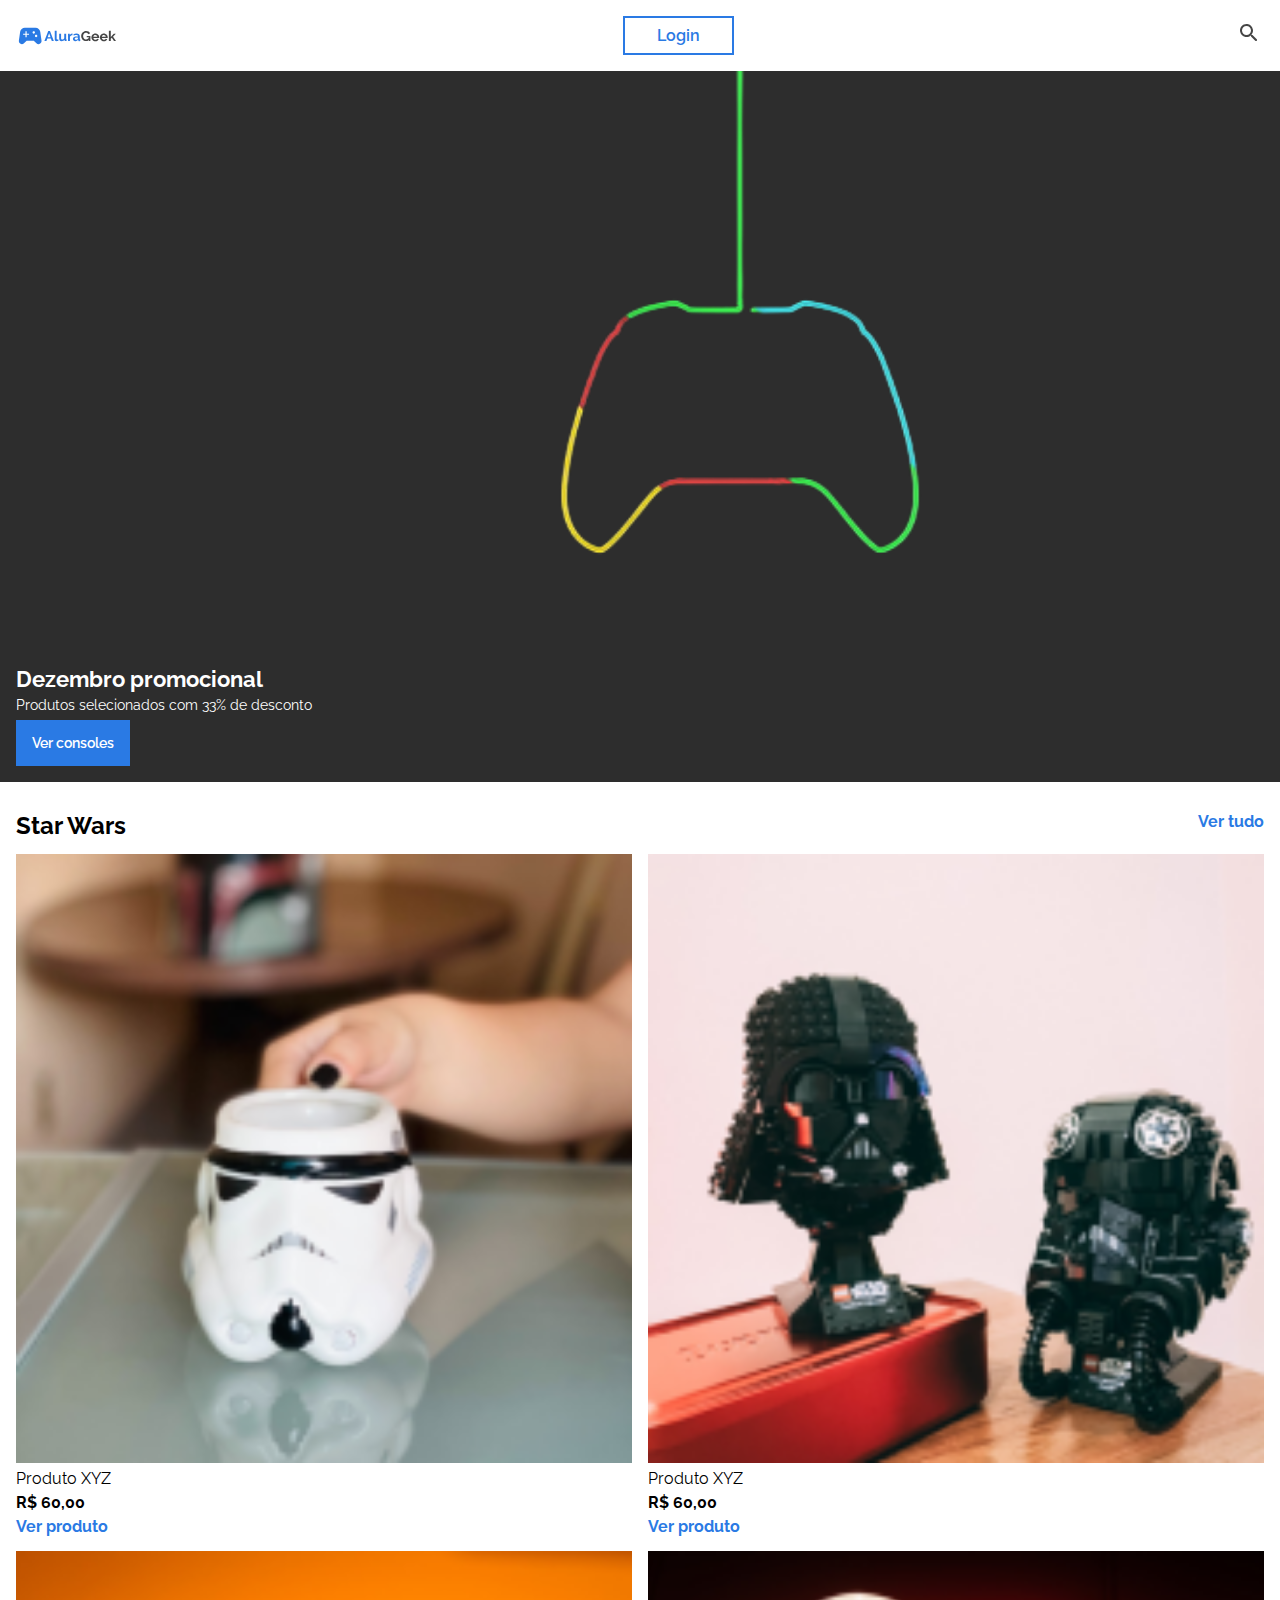
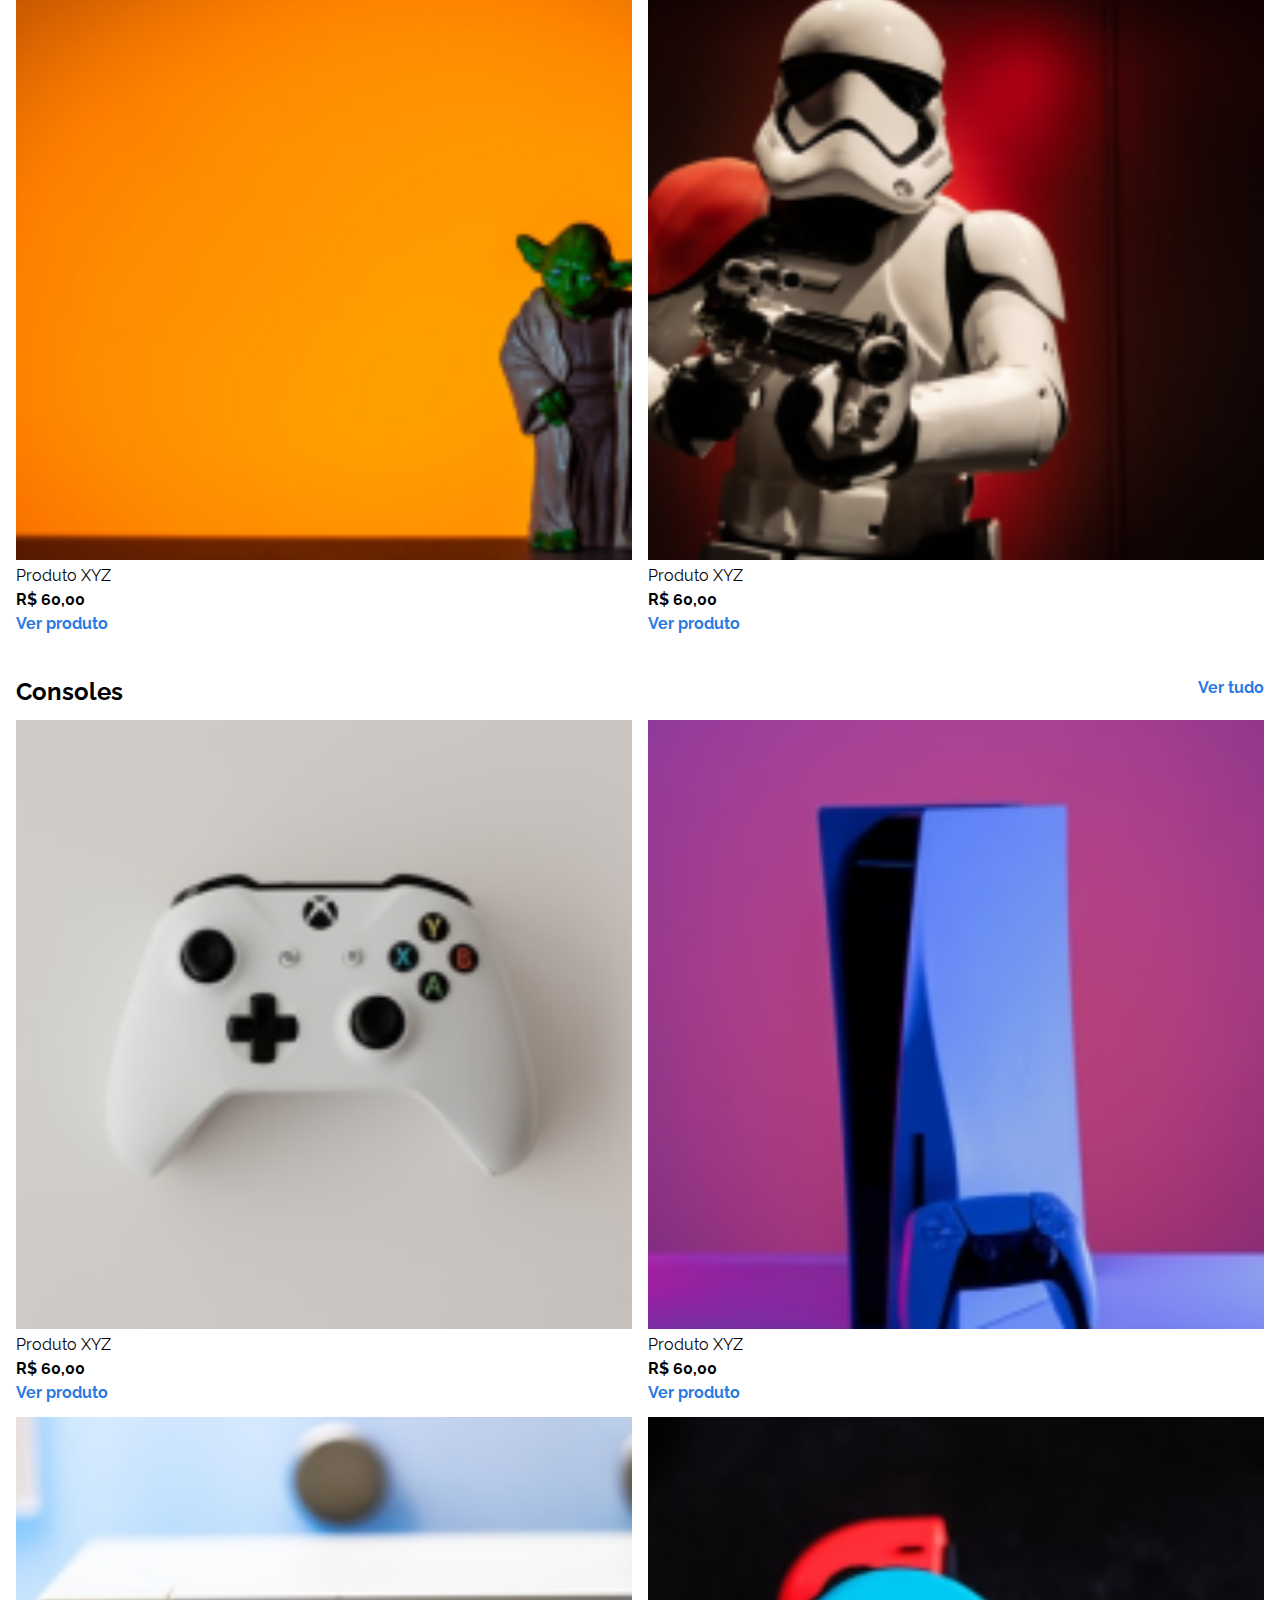
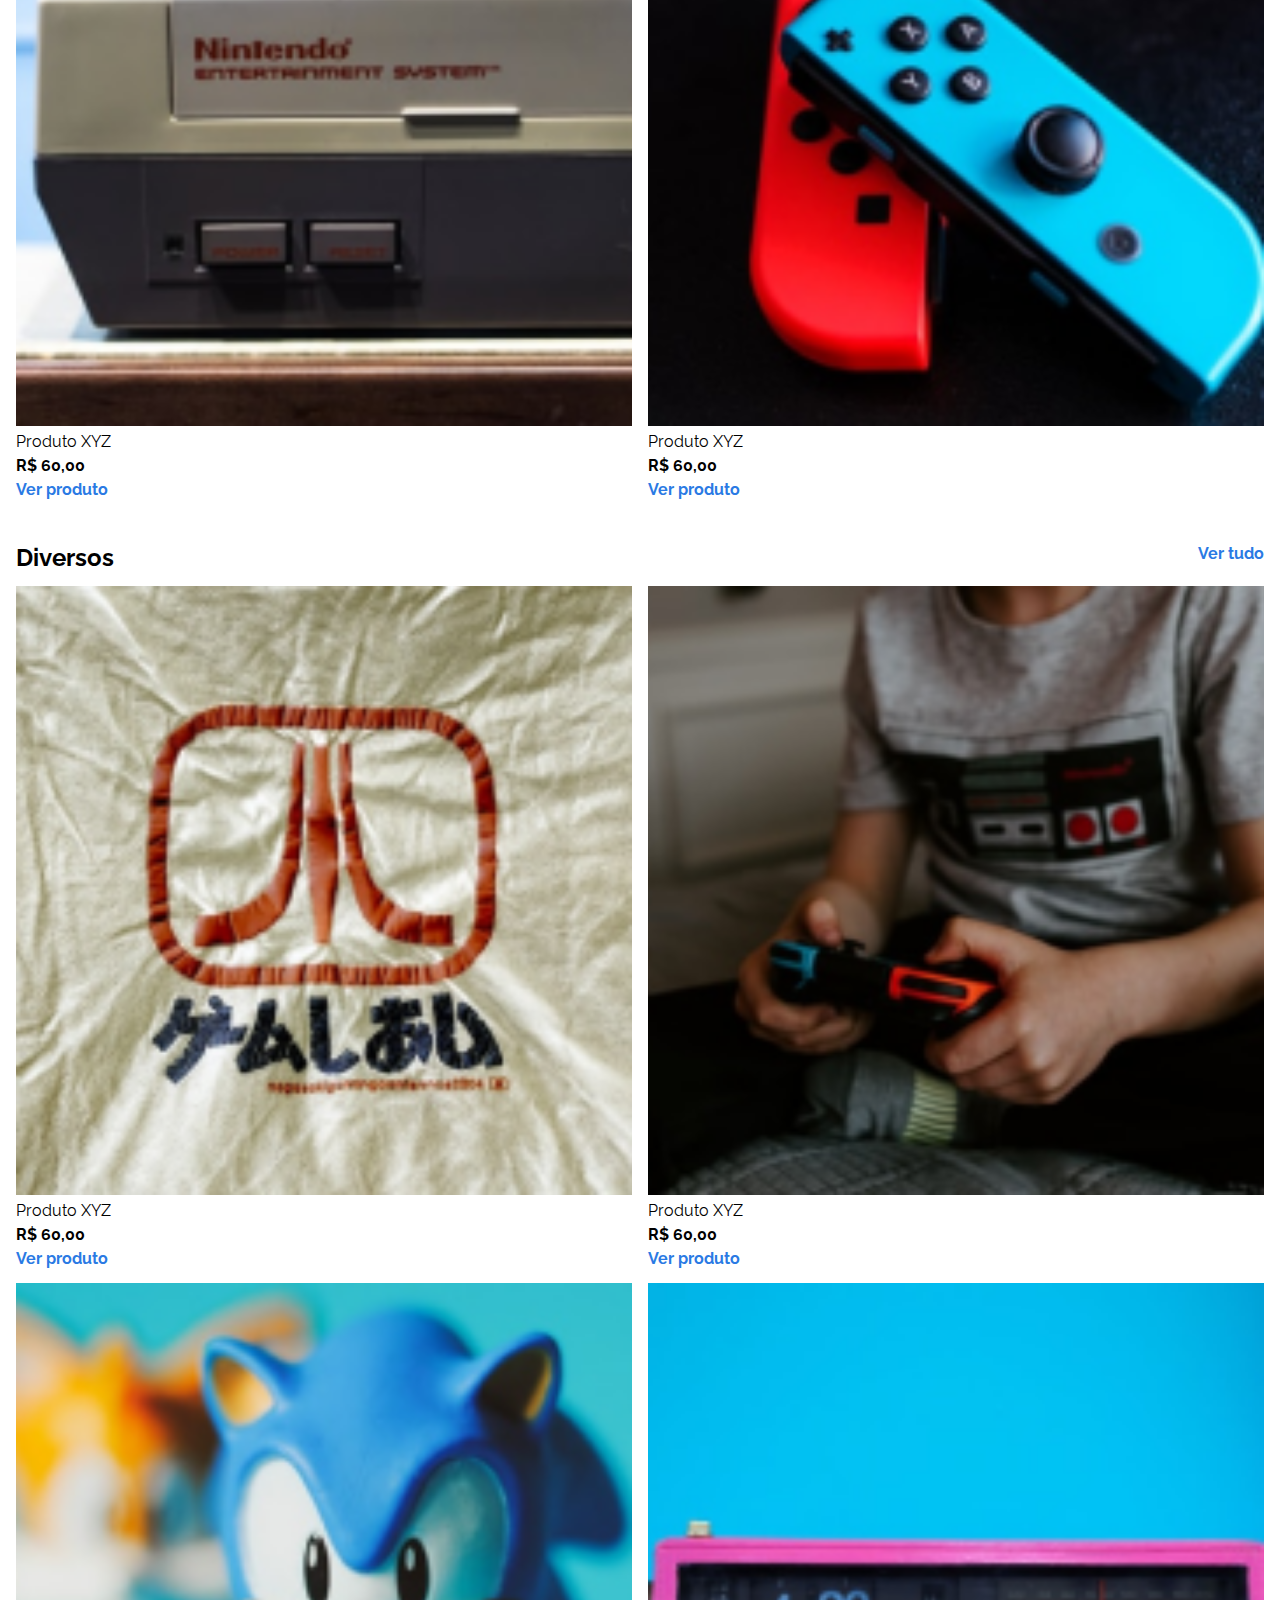
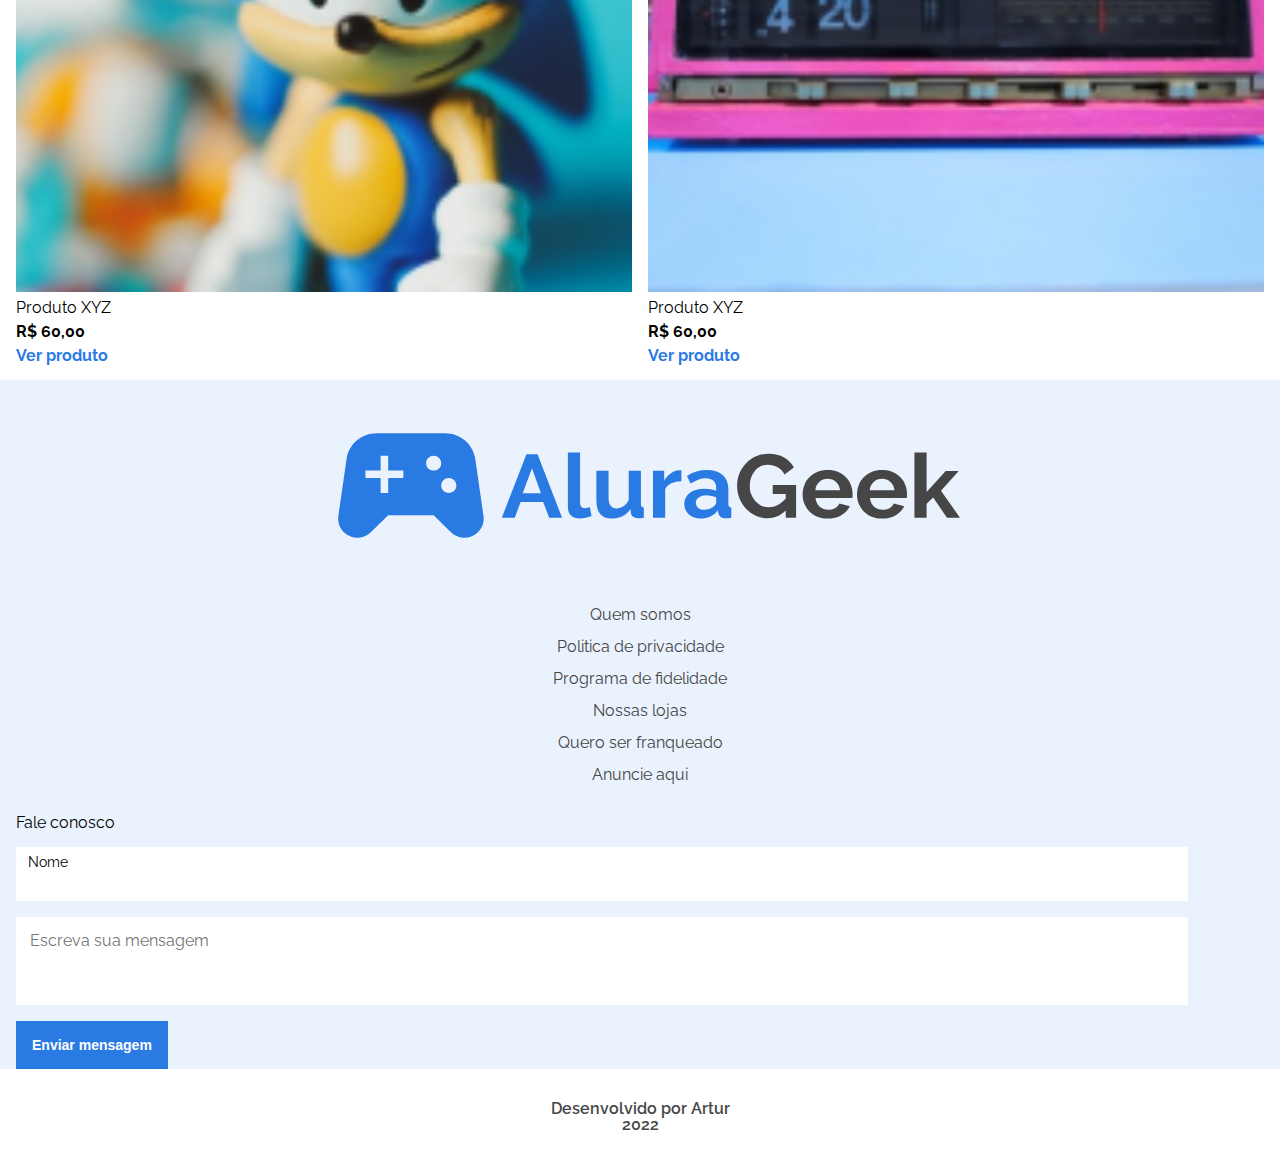
==== index.html @ e35a31c2 "index mobile" ====
<!DOCTYPE html>
<html lang="pt-BR">
    <head>
        <meta charset="utf-8">
        <meta name="viewport" content="width=device-width, initial-scale=1.0">
        <title>AluraGeek</title>
        <link href="https://fonts.googleapis.com/css2?family=Raleway:wght@500;600;700&display=swap" rel="stylesheet">
        <link rel="stylesheet" href="/assets/css/reset.css">
        <link rel="stylesheet" href="/assets/css/app.css">
        <link rel="stylesheet" href="/assets/css/botao.css">
        <link rel="stylesheet" href="/assets/css/cabecalho/cabecalho.css">
        <link rel="stylesheet" href="/assets/css/cabecalho/cabecalho-botao.css">
        <link rel="stylesheet" href="/assets/css/chamada/chamada.css">
        <link rel="stylesheet" href="/assets/css/chamada/chamada-texto.css">
        <link rel="stylesheet" href="/assets/css/produtos.css">
        <link rel="stylesheet" href="/assets/css/produtos/produto.css">
        <link rel="stylesheet" href="/assets/css/rodape/rodape.css">
        <link rel="stylesheet" href="/assets/css/rodape/rodape-lista.css">
        <link rel="stylesheet" href="/assets/css/rodape/rodape-form.css">
    </head>
    <body>
        <header class="cabecalho">
            <img class="cabecalho__imagem" src="assets/img/logo.svg" alt="AluraGeek">
            <a class="botaoBranco" href="#">Login</a>
            <button class="cabecalho__botao"></button>
        </header>
        <section class="chamada">
            <h1 class="chamada__titulo">Dezembro promocional</h1>
            <h2 class="chamada__subTitulo">Produtos selecionados com 33% de desconto</h2>
            <a class="botaoAzul" href="#">Ver consoles</a>
        </section>
        <section class="produtos">
            <div class="produtos__cabecalho">
                <h2 class="produtos__titulo">Star Wars</h2>
               <a  class="produto__link" href="#">Ver tudo</a>
            </div>
            <ul class="produtos__lista">
                <li class="produto">
                    <img class="produto__imagem" src="/assets/img/canecatrooper.png" alt="Caneca storm trooper">
                    <p>Produto XYZ</p>
                    <p class="produto__preco">R$ 60,00</p>
                    <a class="produto__link" href="#">Ver produto</a>
                </li>
                <li class="produto">
                    <img class="produto__imagem" src="/assets/img/lego-vader.png" alt="Lego Star Wars">
                    <p>Produto XYZ</p>
                    <p class="produto__preco">R$ 60,00</p>
                    <a class="produto__link" href="#">Ver produto</a>
                </li>
                <li class="produto">
                    <img class="produto__imagem" src="/assets/img/yoda.png" alt="Yoda">
                    <p>Produto XYZ</p>
                    <p class="produto__preco">R$ 60,00</p>
                    <a class="produto__link" href="#">Ver produto</a>
                </li>
                <li class="produto">
                    <img class="produto__imagem" src="/assets/img/stormtrooper.png" alt="Storm trooper">
                    <p>Produto XYZ</p>
                    <p class="produto__preco">R$ 60,00</p>
                    <a class="produto__link" href="#">Ver produto</a>
                </li>
            </ul>
        </section>
        <section class="produtos">
            <div class="produtos__cabecalho">
                <h2 class="produtos__titulo">Consoles</h2>
                <a class="produto__link" href="#">Ver tudo</a>
            </div>
            <ul class="produtos__lista">
                <li class="produto">
                    <img class="produto__imagem" src="/assets/img/controle-xbox.png" alt="Controle Xbox">
                    <p>Produto XYZ</p>
                    <p class="produto__preco">R$ 60,00</p>
                    <a class="produto__link" href="#">Ver produto</a>
                </li>
                <li class="produto">
                    <img class="produto__imagem" src="/assets/img/ps5.png" alt="PlayStation 5">
                    <p>Produto XYZ</p>
                    <p class="produto__preco">R$ 60,00</p>
                    <a class="produto__link" href="#">Ver produto</a>
                </li>
                <li class="produto">
                    <img class="produto__imagem" src="/assets/img/nes.png" alt="Nintendo Entrertainment System">
                    <p>Produto XYZ</p>
                    <p class="produto__preco">R$ 60,00</p>
                    <a class="produto__link" href="#">Ver produto</a>
                </li>
                <li class="produto">
                    <img class="produto__imagem" src="/assets/img/controle-switch.png" alt="Controle de Switch">
                    <p>Produto XYZ</p>
                    <p class="produto__preco">R$ 60,00</p>
                    <a class="produto__link" href="#">Ver produto</a>
                </li>
            </ul>
        </section>
        <section class="produtos">
            <div class="produtos__cabecalho">
                <h2 class="produtos__titulo">Diversos</h2>
             <a class="produto__link" href="#">Ver tudo</a>
            </div>
            <ul class="produtos__lista">
                <li class="produto">
                    <img class="produto__imagem" src="/assets/img/camisa-atari.png" alt="Camiseta Atari">
                    <p>Produto XYZ</p>
                    <p class="produto__preco">R$ 60,00</p>
                    <a class="produto__link" href="#">Ver produto</a>
                </li>
                <li class="produto">
                    <img class="produto__imagem" src="/assets/img/camisa-snes.png" alt="Camiseta Super Nintendo">
                    <p>Produto XYZ</p>
                    <p class="produto__preco">R$ 60,00</p>
                    <a class="produto__link" href="#">Ver produto</a>
                </li>
                <li class="produto">
                    <img class="produto__imagem" src="/assets/img/sonic.png" alt="Boneco Sonic">
                    <p>Produto XYZ</p>
                    <p class="produto__preco">R$ 60,00</p>
                    <a class="produto__link" href="#">Ver produto</a>
                </li>
                <li class="produto">
                    <img class="produto__imagem" src="/assets/img/radio.png" alt="Radio Vaporwave">
                    <p>Produto XYZ</p>
                    <p class="produto__preco">R$ 60,00</p>
                    <a class="produto__link" href="#">Ver produto</a>
                </li>
            </ul>
        </section>
        <footer class="rodape">
            <img class="rodape__imagem" src="/assets/img/logo.svg" alt="AluraGeek">
            <nav>
                <ul class="rodape__lista">
                    <li><a class="rodape__link" href="#">Quem somos</a></li>
                    <li><a class="rodape__link" href="#">Politica de privacidade</a></li>
                    <li><a class="rodape__link" href="#">Programa de fidelidade</a></li>
                    <li><a class="rodape__link" href="#">Nossas lojas</a></li>
                    <li><a class="rodape__link" href="#">Quero ser franqueado</a></li>
                    <li><a class="rodape__link" href="#">Anuncie aqui</a></li>
                </ul>
            </nav>
            <form class="formulario" action="#">
                <h2 class="formulario__titulo">Fale conosco</h2>
                <div class="formulario__inputLabel">
                    <label class="formulario__label" for="nome">Nome</label>
                    <input class="formulario__input" id="nome" type="text" autocomplete="off" required>
                </div>
                <div class="formulario__inputLabel">
                    <label class="formulario__label" for="mensagem"></label>
                    <textarea class="formulario__textArea" id="mensagem" type="text" placeholder="Escreva sua mensagem" autocomplete="off" required></textarea>
                </div>
                <input class="botaoAzul" value="Enviar mensagem" type="submit">
            </form>
        </footer>
        <p class="feitoPor__texto">Desenvolvido por Artur <br> 2022</p>
    </body>
</html>
---- assets/css/app.css ----
body, ::placeholder {
    font-family: 'Raleway', sans-serif;
}
---- assets/css/botao.css ----
.botaoBranco {
    color: #2A7AE4;
    text-decoration: none;
    font-weight: 600;
    
    border: solid 2px #2A7AE4;

    background-color: #FFF;

    padding: .6rem 2rem;
}

.botaoAzul {
    color: #FFF;
    text-decoration: none;
    font-weight: 600;
    font-size: 14px;

    border: none;

    background-color: #2A7AE4;

    padding: 1rem 1rem;

    flex-basis: auto;
}
---- assets/css/cabecalho/cabecalho.css ----
.cabecalho {
    display: flex;
    justify-content: space-between;
    align-items: center;

    padding: 1rem;
}
---- assets/css/cabecalho/cabecalho-botao.css ----
.cabecalho__botao {
    background-color: #FFF;
    background-image: url(/assets/img/lupa.svg);
    background-repeat: no-repeat;

    height: 1.5rem;
    width: 1.5rem;

    border: none;

    padding: 0;
}
---- assets/css/chamada/chamada.css ----
.chamada {
    background-image: url(/assets/img/banner.png);
    background-repeat: no-repeat;
    background-position: 100px;
    background-size: 100vw;
    background-color: #2D2D2D;

    padding: 1rem 1rem;

    width: calc(100vw - 2rem);
    height: 53vw;

    display: flex;
    flex-direction: column;
    justify-content: flex-end;
    row-gap: .5rem;
    align-items: flex-start;
}
---- assets/css/chamada/chamada-texto.css ----
.chamada__titulo {
    color: #FFF;
    font-size: 22px;
    font-weight: 700;
}

.chamada__subTitulo {
    color: #FFF;
    font-size: 14px;
}
---- assets/css/produtos.css ----
.produtos {
    padding: 1rem;
}

.produtos__lista {
    display: flex; 
    flex-wrap: wrap;
    column-gap: 1rem;
    row-gap: 1rem;
}

.produtos__cabecalho {
    display: flex;
    justify-content: space-between;
    padding: 1rem 0;
}

.produtos__titulo {
    font-size: 1.5rem;
    font-weight: 700;
}
---- assets/css/produtos/produto.css ----
.produto {
    width: calc(50vw - 24px);

    display: flex;
    flex-direction: column;
    row-gap: .5rem;
}

.produto__imagem {
    width: calc(50vw - 24px);
}

.produto__preco {
    font-weight: 700;
}

.produto__link {
    text-decoration: none;
    color: #2A7AE4;
    font-weight: 700;
}
---- assets/css/rodape/rodape.css ----
.rodape {
    background-color: #EAF2FD;

    padding: 1rem 1rem 0;

    display: flex;
    flex-direction: column;
    align-items: center;
    row-gap: 32px;
}

.rodape__imagem {
    width: 50vw;
}


.feitoPor__texto {
    text-align: center;
    color: #464646;
    font-weight: 600;

    padding: 2rem;
}
---- assets/css/rodape/rodape-lista.css ----
.rodape__lista {
    display: flex;
    flex-direction: column;
    align-items: center;
    row-gap: 1rem;
}

.rodape__link {
    text-decoration: none;
    color: #464646;
}
---- assets/css/rodape/rodape-form.css ----
.formulario {
    width: 100%;
    
    display: flex;
    flex-direction: column;
    row-gap: 1rem;
    align-items: flex-start;
}

.formulario__titulo {
    text-align: left;
}

.formulario__inputLabel {
    display: flex;
    flex-direction: column;
    row-gap: .25rem;

    background-color: #FFF;

    padding: .5rem .75rem;

    box-shadow: 5px #C8C8C8;

    width: 92%;
}

.formulario__input {
    border: none;

    font-size: 16px;

    width: 100%;
}

.formulario__textArea {
    font-size: 16px;

    height: 4rem;

    resize: none;

    border: none;

    width: 100%;
}

.formulario__textArea:focus, .formulario__input:focus {
    outline: none;
}

.formulario__label {
    font-size: 14px;
    font-weight: 400;
}
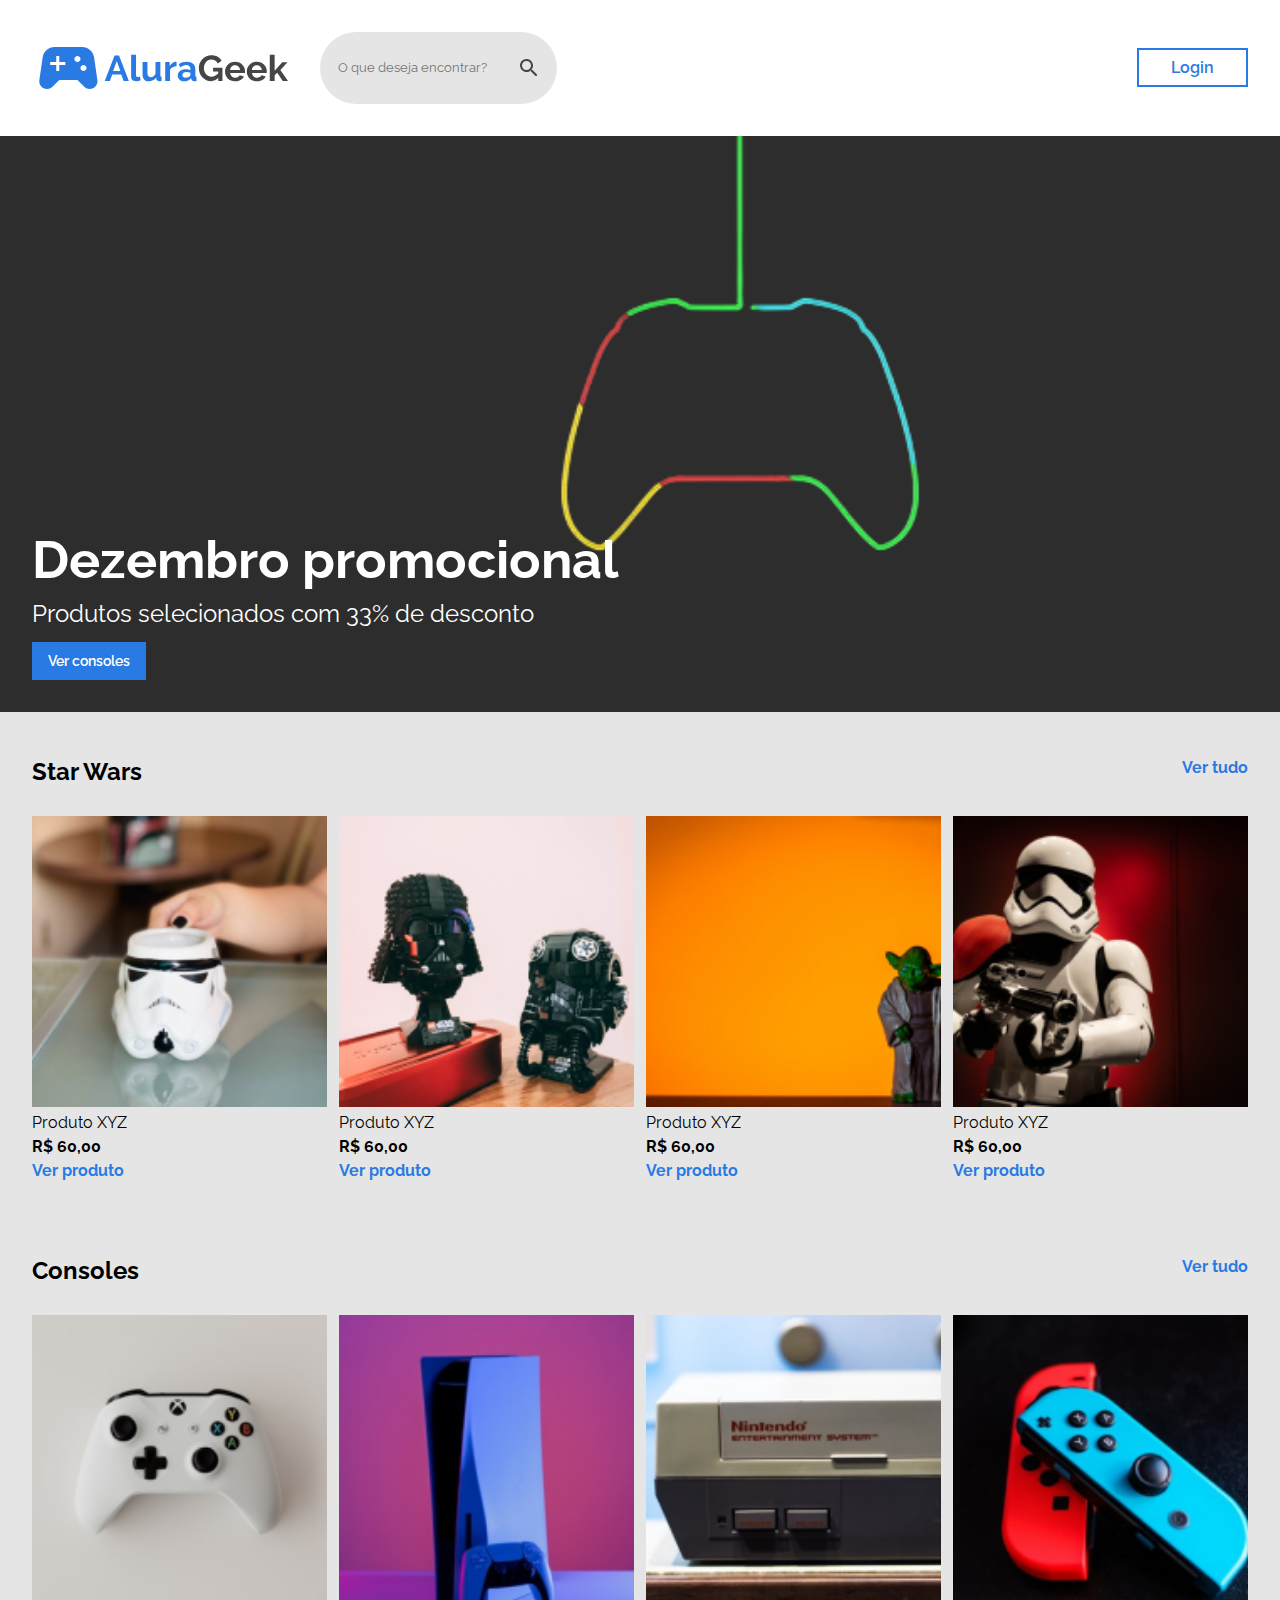
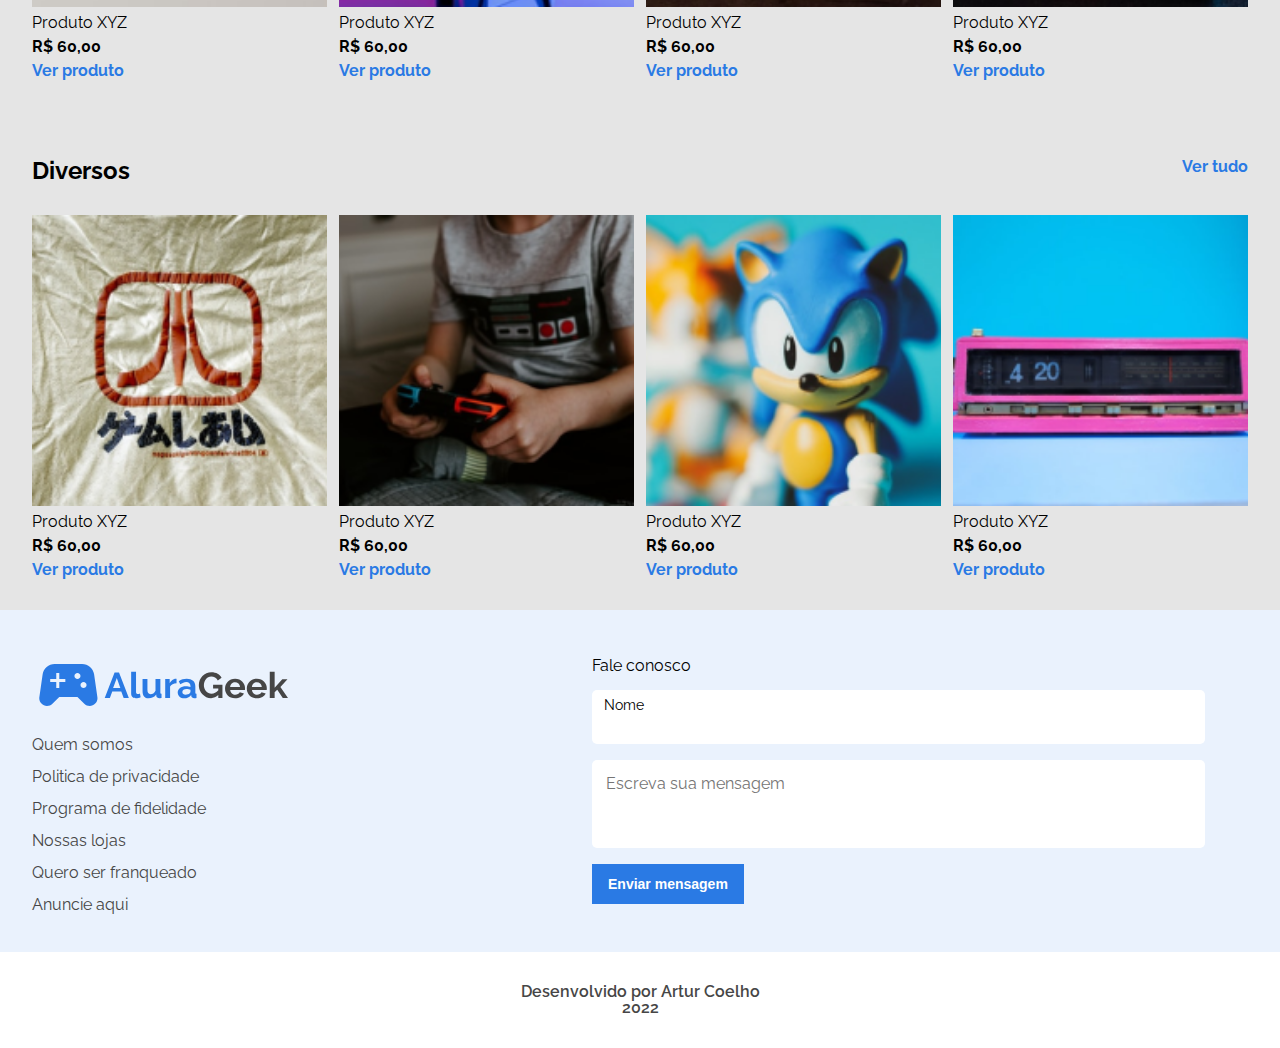
==== commit 51149a38: "Páginas tablet prontas" ====
--- a/index.html
+++ b/index.html
@@ -10,18 +10,25 @@
         <link rel="stylesheet" href="/assets/css/botao.css">
         <link rel="stylesheet" href="/assets/css/cabecalho/cabecalho.css">
         <link rel="stylesheet" href="/assets/css/cabecalho/cabecalho-botao.css">
+        <link rel="stylesheet" href="/assets/css/cabecalho/cabecalho-pesquisa.css">
         <link rel="stylesheet" href="/assets/css/chamada/chamada.css">
         <link rel="stylesheet" href="/assets/css/chamada/chamada-texto.css">
         <link rel="stylesheet" href="/assets/css/produtos.css">
         <link rel="stylesheet" href="/assets/css/produtos/produto.css">
         <link rel="stylesheet" href="/assets/css/rodape/rodape.css">
         <link rel="stylesheet" href="/assets/css/rodape/rodape-lista.css">
-        <link rel="stylesheet" href="/assets/css/rodape/rodape-form.css">
+        <link rel="stylesheet" href="/assets/css/form.css">
     </head>
     <body>
         <header class="cabecalho">
-            <img class="cabecalho__imagem" src="assets/img/logo.svg" alt="AluraGeek">
-            <a class="botaoBranco" href="#">Login</a>
+            <div class="cabecalho__logoPesquisa">
+                <img class="cabecalho__imagem" src="assets/img/logo.svg" alt="AluraGeek">
+                <div class="pesquisa">
+                    <input class="pesquisa__input" type="text" placeholder="O que deseja encontrar?">
+                    <button class="pesquisa__btn" type="submit"></button>
+                </div>
+            </div>
+            <a class="botaoBranco cabecalho__login" href="login.html">Login</a>
             <button class="cabecalho__botao"></button>
         </header>
         <section class="chamada">
@@ -32,7 +39,7 @@
         <section class="produtos">
             <div class="produtos__cabecalho">
                 <h2 class="produtos__titulo">Star Wars</h2>
-               <a  class="produto__link" href="#">Ver tudo</a>
+               <a  class="produto__link" href="todos-produtos.html">Ver tudo</a>
             </div>
             <ul class="produtos__lista">
                 <li class="produto">
@@ -64,7 +71,7 @@
         <section class="produtos">
             <div class="produtos__cabecalho">
                 <h2 class="produtos__titulo">Consoles</h2>
-                <a class="produto__link" href="#">Ver tudo</a>
+                <a class="produto__link" href="todos-produtos.html">Ver tudo</a>
             </div>
             <ul class="produtos__lista">
                 <li class="produto">
@@ -96,7 +103,7 @@
         <section class="produtos">
             <div class="produtos__cabecalho">
                 <h2 class="produtos__titulo">Diversos</h2>
-             <a class="produto__link" href="#">Ver tudo</a>
+             <a class="produto__link" href="todos-produtos.html">Ver tudo</a>
             </div>
             <ul class="produtos__lista">
                 <li class="produto">
@@ -126,9 +133,9 @@
             </ul>
         </section>
         <footer class="rodape">
-            <img class="rodape__imagem" src="/assets/img/logo.svg" alt="AluraGeek">
             <nav>
                 <ul class="rodape__lista">
+                    <img class="rodape__imagem" src="/assets/img/logo.svg" alt="AluraGeek">
                     <li><a class="rodape__link" href="#">Quem somos</a></li>
                     <li><a class="rodape__link" href="#">Politica de privacidade</a></li>
                     <li><a class="rodape__link" href="#">Programa de fidelidade</a></li>
@@ -150,6 +157,6 @@
                 <input class="botaoAzul" value="Enviar mensagem" type="submit">
             </form>
         </footer>
-        <p class="feitoPor__texto">Desenvolvido por Artur <br> 2022</p>
+        <p class="feitoPor__texto">Desenvolvido por Artur Coelho <br> 2022</p> 
     </body>
 </html>--- a/assets/css/botao.css
+++ b/assets/css/botao.css
@@ -8,6 +8,8 @@
     background-color: #FFF;
 
     padding: .6rem 2rem;
+
+    white-space: nowrap;
 }
 
 .botaoAzul {
@@ -20,7 +22,17 @@
 
     background-color: #2A7AE4;
 
-    padding: 1rem 1rem;
+    padding: .75rem 1rem;
 
     flex-basis: auto;
+}
+
+.adm {
+    padding: .75rem 1rem;
+    font-size: 14px;
+}
+
+.botao__adicionaProduto {
+    font-size: 1rem;
+    font-weight: 400;
 }--- a/assets/css/cabecalho/cabecalho.css
+++ b/assets/css/cabecalho/cabecalho.css
@@ -4,4 +4,23 @@
     align-items: center;
 
     padding: 1rem;
+}
+
+.cabecalho__imagem {
+    width: 30vw;
+}
+
+.cabecalho__logoPesquisa {
+    display: flex;
+    column-gap: 32px;
+}
+
+@media screen and (min-width: 768px) {
+    .cabecalho {
+        padding: 2rem;
+    }
+
+    .cabecalho__imagem {
+        width: 20vw;
+    }
 }--- a/assets/css/cabecalho/cabecalho-botao.css
+++ b/assets/css/cabecalho/cabecalho-botao.css
@@ -2,6 +2,7 @@
     background-color: #FFF;
     background-image: url(/assets/img/lupa.svg);
     background-repeat: no-repeat;
+    background-position: center;
 
     height: 1.5rem;
     width: 1.5rem;
@@ -9,4 +10,10 @@
     border: none;
 
     padding: 0;
+}
+
+@media screen and (min-width: 768px) {
+    .cabecalho__botao {
+        display: none;
+    }
 }--- a/assets/css/cabecalho/cabecalho-pesquisa.css
+++ b/assets/css/cabecalho/cabecalho-pesquisa.css
@@ -0,0 +1,40 @@
+.pesquisa {
+    display: none;
+}
+
+.pesquisa__input {
+    border: none;
+
+    background-color: #E5E5E5;
+}
+
+.pesquisa__input:focus {
+    outline: none;
+}
+
+.pesquisa__btn {
+    border: none;
+
+    background-color: #E5E5E5;
+    background-image: url(/assets/img/lupa.svg);
+    background-repeat: no-repeat;
+    background-position: center;
+
+    height: 1.5rem;
+    width: 1.5rem;
+
+    padding: 0;
+}
+
+@media screen and (min-width: 768px) {
+    .pesquisa {
+        background-color: #E5E5E5;
+
+        display: flex;
+        align-items: center;
+    
+        padding: .75rem 1rem;
+    
+        border-radius: 5vw;
+    }
+}--- a/assets/css/chamada/chamada.css
+++ b/assets/css/chamada/chamada.css
@@ -5,7 +5,7 @@
     background-size: 100vw;
     background-color: #2D2D2D;
 
-    padding: 1rem 1rem;
+    padding: 1rem;
 
     width: calc(100vw - 2rem);
     height: 53vw;
@@ -15,4 +15,15 @@
     justify-content: flex-end;
     row-gap: .5rem;
     align-items: flex-start;
+}
+
+@media screen and (min-width: 768px) {
+    .chamada {
+        height: 40vw;
+        width: calc(100% - 4rem);
+
+        row-gap: 1rem;
+
+        padding: 2rem;
+    }
 }--- a/assets/css/chamada/chamada-texto.css
+++ b/assets/css/chamada/chamada-texto.css
@@ -1,10 +1,19 @@
 .chamada__titulo {
     color: #FFF;
-    font-size: 22px;
+    font-size: 1.5rem;
     font-weight: 700;
 }
 
 .chamada__subTitulo {
     color: #FFF;
     font-size: 14px;
-}+}
+@media screen and (min-width: 768px) {
+    .chamada__titulo {
+        font-size: 3.25rem;
+    }
+
+    .chamada__subTitulo {
+        font-size: 1.5rem;
+    }
+}
--- a/assets/css/produtos.css
+++ b/assets/css/produtos.css
@@ -1,21 +1,42 @@
 .produtos {
     padding: 1rem;
+    
+    display: flex;
+    flex-direction: column;
+    align-items: flex-start;
+    row-gap: 1rem;
+
+    background-color: #E5E5E5;
 }
 
 .produtos__lista {
     display: flex; 
     flex-wrap: wrap;
-    column-gap: 1rem;
-    row-gap: 1rem;
+    gap: 1rem;
 }
 
 .produtos__cabecalho {
     display: flex;
     justify-content: space-between;
+    
     padding: 1rem 0;
+
+    width: 100%;
 }
 
 .produtos__titulo {
     font-size: 1.5rem;
     font-weight: 700;
+}
+
+@media screen and (min-width: 768px) {
+    .produtos {
+        padding: 2rem;
+    }
+
+    .produtos__lista {
+        gap: 1rem 1%;
+
+        width: 100%;
+    }
 }--- a/assets/css/produtos/produto.css
+++ b/assets/css/produtos/produto.css
@@ -18,4 +18,20 @@
     text-decoration: none;
     color: #2A7AE4;
     font-weight: 700;
+}
+
+@media screen and (min-width: 768px) {
+    .produto__link {
+        font-size: 1rem;
+    }
+
+    .produto__imagem {
+        width: auto
+    }
+
+    .produto {
+        width: 24.25%;
+    }
+
+    
 }--- a/assets/css/rodape/rodape.css
+++ b/assets/css/rodape/rodape.css
@@ -1,7 +1,7 @@
 .rodape {
     background-color: #EAF2FD;
 
-    padding: 1rem 1rem 0;
+    padding: 1rem;
 
     display: flex;
     flex-direction: column;
@@ -20,4 +20,20 @@
     font-weight: 600;
 
     padding: 2rem;
+
+    border-radius: 5px;
+}
+
+@media screen and (min-width: 768px) {
+    .rodape__imagem {
+        width: 20vw;
+    }
+
+    .rodape {
+        flex-direction: row;
+        
+        padding: 2rem;
+
+        justify-content: space-between;
+    }
 }--- a/assets/css/rodape/rodape-lista.css
+++ b/assets/css/rodape/rodape-lista.css
@@ -8,4 +8,11 @@
 .rodape__link {
     text-decoration: none;
     color: #464646;
+}
+
+
+@media screen and (min-width: 768px) {
+    .rodape__lista {
+        align-items: flex-start;
+    }
 }--- a/assets/css/form.css
+++ b/assets/css/form.css
@@ -0,0 +1,66 @@
+.formulario {
+    width: 100%;
+    
+    display: flex;
+    flex-direction: column;
+    row-gap: 1rem;
+    align-items: flex-start;
+
+    padding: 1rem;
+}
+
+.formulario__titulo {
+    text-align: left;
+}
+
+.formulario__inputLabel {
+    display: flex;
+    flex-direction: column;
+    row-gap: .25rem;
+
+    background-color: #FFF;
+
+    padding: .5rem .75rem;
+
+    box-shadow: 5px #C8C8C8;
+
+    width: 92%;
+
+    border-radius: 5px;
+}
+
+.formulario__input {
+    border: none;
+
+    font-size: 1rem;
+
+    width: 100%;
+}
+
+.formulario__textArea {
+    font-size: 1rem;
+
+    height: 4rem;
+
+    resize: none;
+
+    border: none;
+
+    width: 100%;
+}
+
+.formulario__textArea:focus, .formulario__input:focus {
+    outline: none;
+}
+
+.formulario__label {
+    font-size: 14px;
+    font-weight: 400;
+}
+
+@media screen and (min-width: 768px) {
+    .formulario {
+        width: 50vw;
+    }
+
+}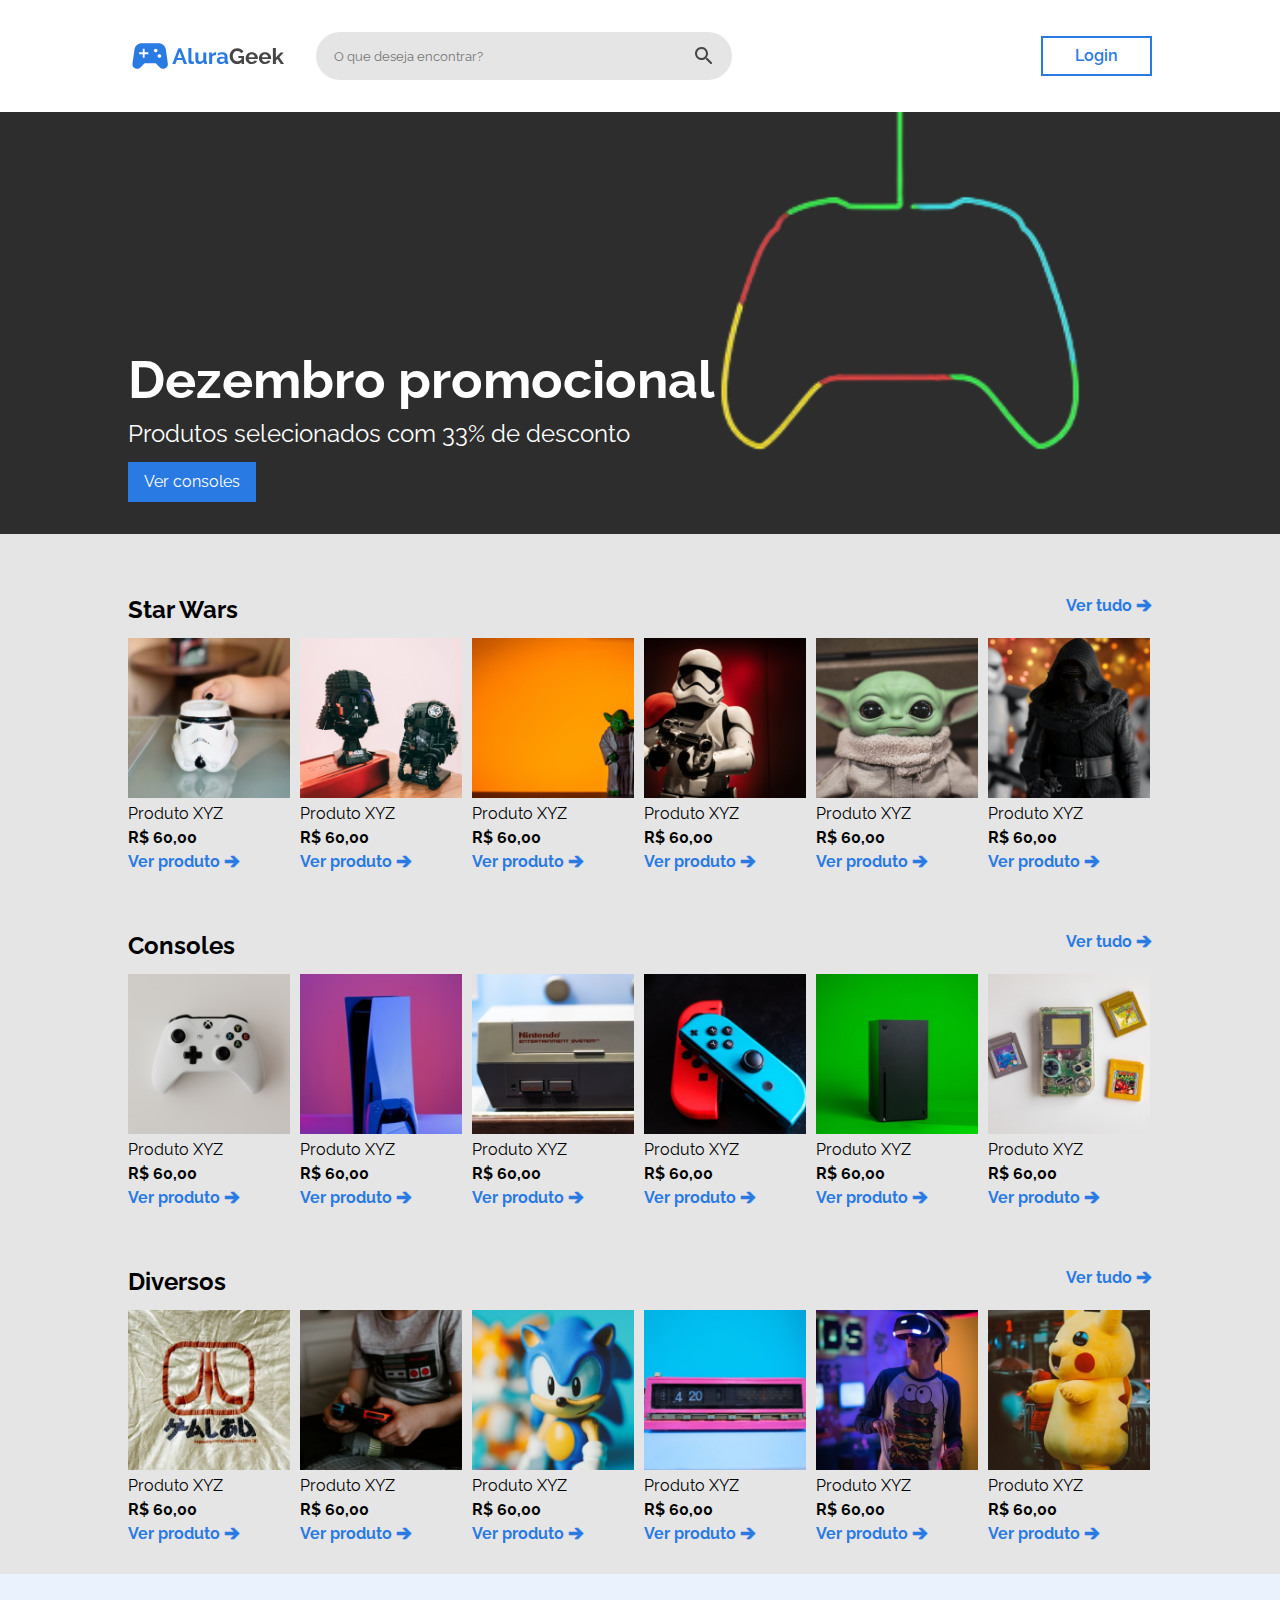
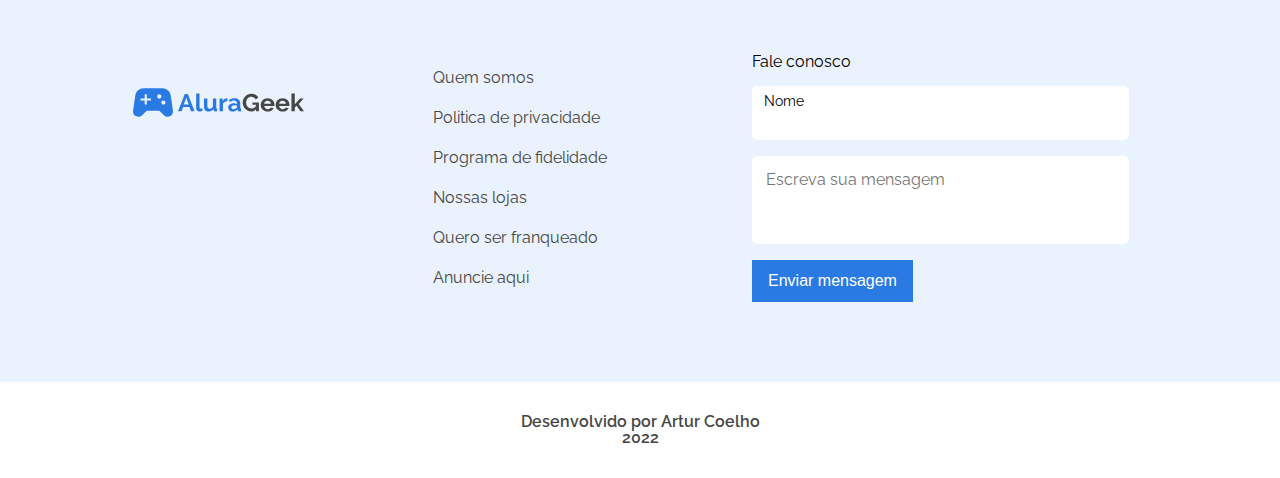
==== commit 349f470d: "Desktop finalizado" ====
--- a/index.html
+++ b/index.html
@@ -66,6 +66,17 @@
                     <p class="produto__preco">R$ 60,00</p>
                     <a class="produto__link" href="#">Ver produto</a>
                 </li>
+                <li class="produto">
+                    <img class="produto__imagem" src="/assets/img/baby-yoda.png" alt="Pelucia Baby Yoda">
+                    <p>Produto XYZ</p>
+                    <p class="produto__preco">R$ 60,00</p>
+                    <a class="produto__link" href="#">Ver produto</a>
+                </li>
+                <li class="produto">
+                    <img class="produto__imagem" src="/assets/img/projeto-vader.png" alt="Kylo Ren">
+                    <p>Produto XYZ</p>
+                    <p class="produto__preco">R$ 60,00</p>
+                    <a class="produto__link" href="#">Ver produto</a>
             </ul>
         </section>
         <section class="produtos">
@@ -94,6 +105,18 @@
                 </li>
                 <li class="produto">
                     <img class="produto__imagem" src="/assets/img/controle-switch.png" alt="Controle de Switch">
+                    <p>Produto XYZ</p>
+                    <p class="produto__preco">R$ 60,00</p>
+                    <a class="produto__link" href="#">Ver produto</a>
+                </li>
+                <li class="produto">
+                    <img class="produto__imagem" src="/assets/img/xbox-one.png" alt="Xbox One">
+                    <p>Produto XYZ</p>
+                    <p class="produto__preco">R$ 60,00</p>
+                    <a class="produto__link" href="#">Ver produto</a>
+                </li>
+                <li class="produto">
+                    <img class="produto__imagem" src="/assets/img/gameboy.png" alt="Gameboy color">
                     <p>Produto XYZ</p>
                     <p class="produto__preco">R$ 60,00</p>
                     <a class="produto__link" href="#">Ver produto</a>
@@ -130,12 +153,25 @@
                     <p class="produto__preco">R$ 60,00</p>
                     <a class="produto__link" href="#">Ver produto</a>
                 </li>
+                <li class="produto">
+                    <img class="produto__imagem" src="/assets/img/vr.png" alt="Oculus de realidade virtual">
+                    <p>Produto XYZ</p>
+                    <p class="produto__preco">R$ 60,00</p>
+                    <a class="produto__link" href="#">Ver produto</a>
+                </li>
+                <li class="produto">
+                    <img class="produto__imagem" src="/assets/img/pikachu.png" alt="Fantasia pikachu">
+                    <p>Produto XYZ</p>
+                    <p class="produto__preco">R$ 60,00</p>
+                    <a class="produto__link" href="#">Ver produto</a>
+                </li>
             </ul>
         </section>
         <footer class="rodape">
+            <img class="rodape__imagem" src="/assets/img/logo.svg" alt="AluraGeek">
             <nav>
                 <ul class="rodape__lista">
-                    <img class="rodape__imagem" src="/assets/img/logo.svg" alt="AluraGeek">
+                    <img class="rodape__imagem__lista" src="/assets/img/logo.svg" alt="AluraGeek">
                     <li><a class="rodape__link" href="#">Quem somos</a></li>
                     <li><a class="rodape__link" href="#">Politica de privacidade</a></li>
                     <li><a class="rodape__link" href="#">Programa de fidelidade</a></li>
--- a/assets/css/botao.css
+++ b/assets/css/botao.css
@@ -35,4 +35,21 @@
 .botao__adicionaProduto {
     font-size: 1rem;
     font-weight: 400;
+}
+
+.botao__login {
+    padding: .75rem 2.125rem;
+}
+
+@media screen and (min-width: 1024px) {
+    .botao__login {
+        height: 3.75rem;
+
+        font-size: 1.25rem;
+    }
+
+    .botaoAzul {
+        font-size: 1rem;
+        font-weight: 400;
+    }
 }--- a/assets/css/cabecalho/cabecalho.css
+++ b/assets/css/cabecalho/cabecalho.css
@@ -7,7 +7,7 @@
 }
 
 .cabecalho__imagem {
-    width: 30vw;
+    width: 31.25vw;
 }
 
 .cabecalho__logoPesquisa {
@@ -21,6 +21,17 @@
     }
 
     .cabecalho__imagem {
-        width: 20vw;
+        width: 15vw;
+    }
+}
+
+@media screen and (min-width: 1024px) {
+    .cabecalho__imagem {
+        width: 12.22vw;
+    }
+
+    .cabecalho {
+        padding-left: 10vw;
+        padding-right: 10vw;
     }
 }--- a/assets/css/cabecalho/cabecalho-pesquisa.css
+++ b/assets/css/cabecalho/cabecalho-pesquisa.css
@@ -32,9 +32,12 @@
 
         display: flex;
         align-items: center;
+        justify-content: space-between;
     
         padding: .75rem 1rem;
     
         border-radius: 5vw;
+
+        width: 30vw;
     }
 }--- a/assets/css/chamada/chamada.css
+++ b/assets/css/chamada/chamada.css
@@ -19,11 +19,24 @@
 
 @media screen and (min-width: 768px) {
     .chamada {
-        height: 40vw;
+        height: 35vw;
         width: calc(100% - 4rem);
 
         row-gap: 1rem;
 
         padding: 2rem;
     }
+}
+
+@media screen and (min-width: 1024px) {
+    .chamada {
+        height: 28vw;
+
+        padding-left: 10vw;
+        padding-right: 10vw;
+
+        width: calc(100% - 20vw);
+
+        background-position: 260px;
+    }
 }--- a/assets/css/produtos.css
+++ b/assets/css/produtos.css
@@ -18,8 +18,8 @@
 .produtos__cabecalho {
     display: flex;
     justify-content: space-between;
-    
-    padding: 1rem 0;
+    flex-wrap: wrap;
+    row-gap: 1rem;
 
     width: 100%;
 }
@@ -39,4 +39,14 @@
 
         width: 100%;
     }
+}
+
+@media screen and (min-width: 1024px) {
+    .produtos {
+        padding: 2rem 10vw 2rem;
+    }
+
+    .produtos:nth-child(3) {
+        padding: 4rem 10vw 2rem;
+    }
 }--- a/assets/css/produtos/produto.css
+++ b/assets/css/produtos/produto.css
@@ -4,6 +4,10 @@
     display: flex;
     flex-direction: column;
     row-gap: .5rem;
+}
+
+.produto:nth-child(5), .produto:nth-child(6) {
+    display: none;
 }
 
 .produto__imagem {
@@ -20,6 +24,10 @@
     font-weight: 700;
 }
 
+.produto__link::after {
+    content: " \1F86A";
+}
+
 @media screen and (min-width: 768px) {
     .produto__link {
         font-size: 1rem;
@@ -31,7 +39,15 @@
 
     .produto {
         width: 24.25%;
+    }    
+}
+
+@media screen and (min-width: 1024px) {
+    .produto:nth-child(5), .produto:nth-child(6) {
+        display: flex;
     }
 
-    
+    .produto {
+        width: 15.8%;
+    }
 }--- a/assets/css/rodape/rodape.css
+++ b/assets/css/rodape/rodape.css
@@ -10,7 +10,11 @@
 }
 
 .rodape__imagem {
-    width: 50vw;
+    display: none;
+}
+
+.rodape__imagem__lista, .rodape__imagem {
+    width: 176px;
 }
 
 
@@ -25,10 +29,6 @@
 }
 
 @media screen and (min-width: 768px) {
-    .rodape__imagem {
-        width: 20vw;
-    }
-
     .rodape {
         flex-direction: row;
         
@@ -36,4 +36,24 @@
 
         justify-content: space-between;
     }
+}
+
+@media screen and (min-width: 1024px) {
+    .rodape {
+        padding: 4rem 10vw;
+
+        column-gap: 2rem;
+    }
+    
+    .rodape__imagem__lista {
+        display: none;
+    }
+
+    .rodape__imagem {
+        display: unset;
+
+        align-self: flex-start;
+
+        margin-top: 40px;
+    }
 }--- a/assets/css/rodape/rodape-lista.css
+++ b/assets/css/rodape/rodape-lista.css
@@ -14,5 +14,7 @@
 @media screen and (min-width: 768px) {
     .rodape__lista {
         align-items: flex-start;
+
+        row-gap: 1.5rem;
     }
 }--- a/assets/css/form.css
+++ b/assets/css/form.css
@@ -62,5 +62,10 @@
     .formulario {
         width: 50vw;
     }
+}
 
+@media screen and (min-width: 1024px) {
+    .formulario {
+        width: 30vw;
+    }
 }